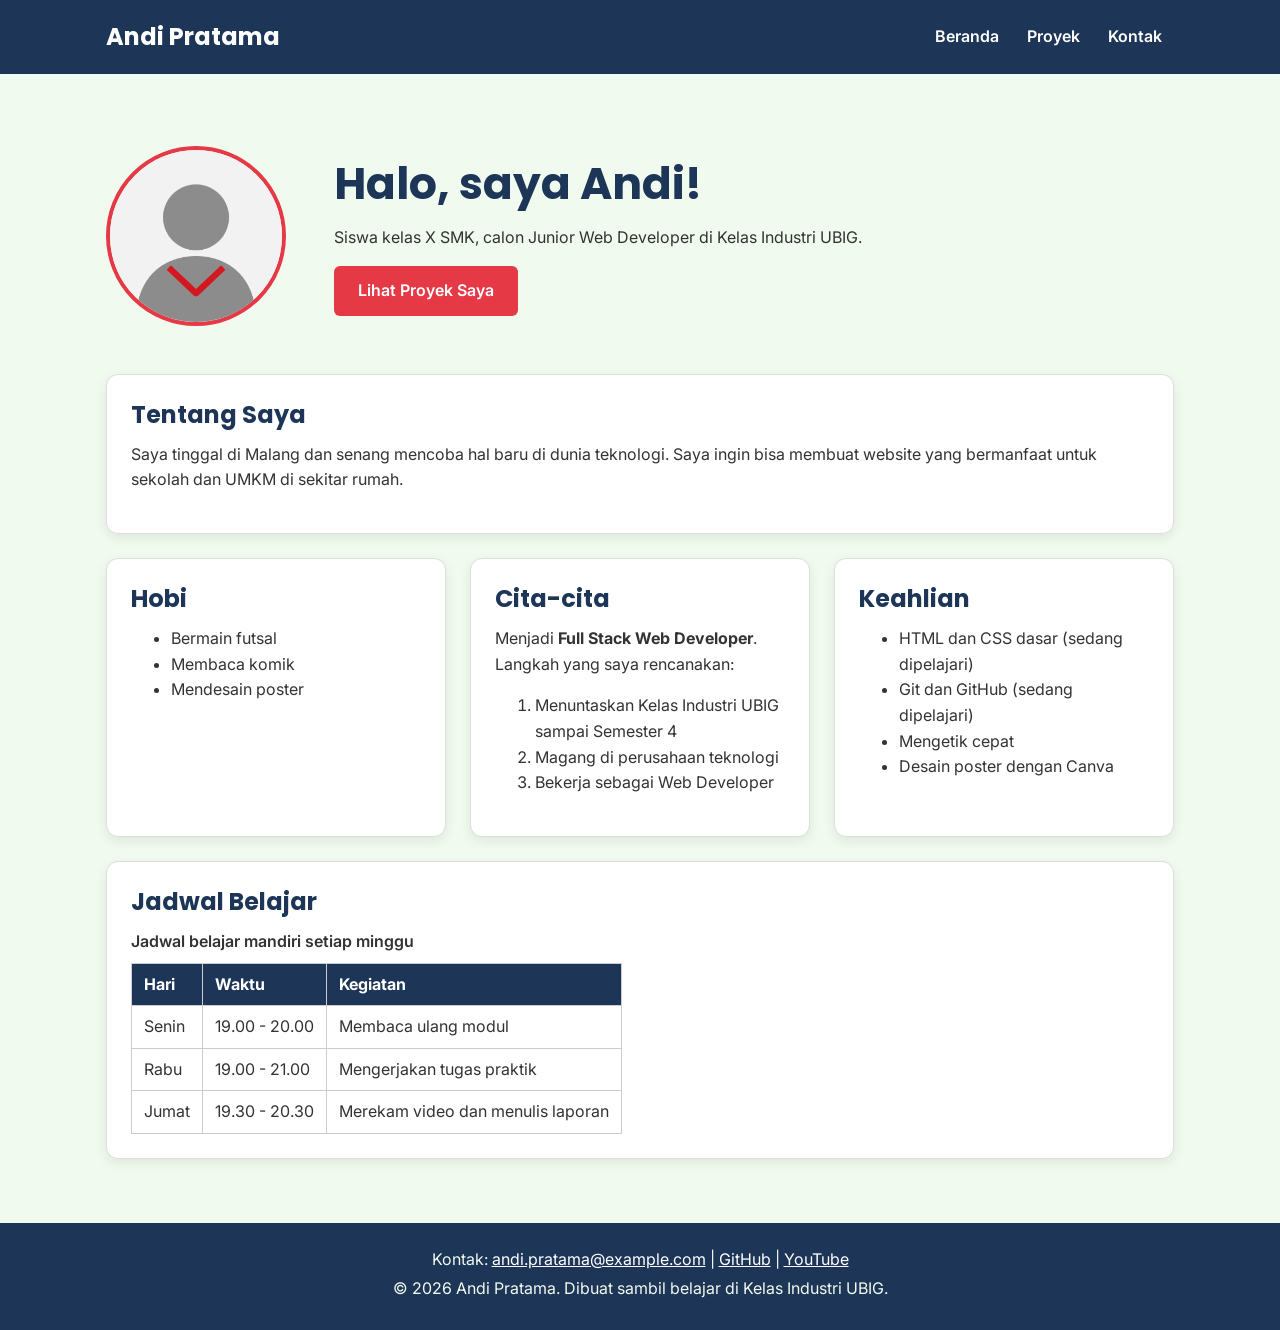
==== index.html @ daac83ee "fix: ubah teks footer di laptop" ====
<!DOCTYPE html>
<html lang="id">
<head>
  <meta charset="UTF-8">
  <meta name="viewport" content="width=device-width, initial-scale=1.0">
  <title>Andi Pratama | Beranda</title>
  <link rel="preconnect" href="https://fonts.googleapis.com">
  <link rel="preconnect" href="https://fonts.gstatic.com" crossorigin>
  <link href="https://fonts.googleapis.com/css2?family=Inter:wght@400;600&family=Poppins:wght@600;700&display=swap" rel="stylesheet">
  <link rel="stylesheet" href="css/style.css">
</head>
<body>
  <header>
    <div class="container navbar">
      <h1>Andi Pratama</h1>
      <nav>
        <ul>
          <li><a href="index.html">Beranda</a></li>
          <li><a href="proyek.html">Proyek</a></li>
          <li><a href="kontak.html">Kontak</a></li>
        </ul>
      </nav>
    </div>
  </header>

  <main>
    <div class="container">
      <section class="hero">
        <img src="img/foto-profil.png" alt="Foto profil Andi Pratama" width="180">
        <div>
          <h2>Halo, saya Andi!</h2>
          <p>Siswa kelas X SMK, calon Junior Web Developer di Kelas Industri UBIG.</p>
          <a href="proyek.html" class="tombol">Lihat Proyek Saya</a>
        </div>
      </section>

      <section class="kartu">
        <h2>Tentang Saya</h2>
        <p>Saya tinggal di Malang dan senang mencoba hal baru di dunia teknologi. Saya ingin bisa membuat website yang bermanfaat untuk sekolah dan UMKM di sekitar rumah.</p>
      </section>

      <div class="daftar-kartu">
        <section class="kartu">
          <h2>Hobi</h2>
          <ul>
            <li>Bermain futsal</li>
            <li>Membaca komik</li>
            <li>Mendesain poster</li>
          </ul>
        </section>

        <section class="kartu">
          <h2>Cita-cita</h2>
          <p>Menjadi <strong>Full Stack Web Developer</strong>. Langkah yang saya rencanakan:</p>
          <ol>
            <li>Menuntaskan Kelas Industri UBIG sampai Semester 4</li>
            <li>Magang di perusahaan teknologi</li>
            <li>Bekerja sebagai Web Developer</li>
          </ol>
        </section>

        <section class="kartu">
          <h2>Keahlian</h2>
          <ul>
            <li>HTML dan CSS dasar (sedang dipelajari)</li>
            <li>Git dan GitHub (sedang dipelajari)</li>
            <li>Mengetik cepat</li>
            <li>Desain poster dengan Canva</li>
          </ul>
        </section>
      </div>

      <section class="kartu">
        <h2>Jadwal Belajar</h2>
        <table>
          <caption>Jadwal belajar mandiri setiap minggu</caption>
          <thead>
            <tr>
              <th>Hari</th>
              <th>Waktu</th>
              <th>Kegiatan</th>
            </tr>
          </thead>
          <tbody>
            <tr>
              <td>Senin</td>
              <td>19.00 - 20.00</td>
              <td>Membaca ulang modul</td>
            </tr>
            <tr>
              <td>Rabu</td>
              <td>19.00 - 21.00</td>
              <td>Mengerjakan tugas praktik</td>
            </tr>
            <tr>
              <td>Jumat</td>
              <td>19.30 - 20.30</td>
              <td>Merekam video dan menulis laporan</td>
            </tr>
          </tbody>
        </table>
      </section>
    </div>
  </main>

  <footer>
    <p>Kontak: <a href="mailto:andi.pratama@example.com">andi.pratama@example.com</a> |
      <a href="https://github.com/" target="_blank">GitHub</a> |
      <a href="https://www.youtube.com/" target="_blank">YouTube</a></p>
    <p>&copy; 2026 Andi Pratama. Dibuat sambil belajar di Kelas Industri UBIG.</p>
  </footer>
</body>
</html>
---- css/style.css ----
/* Gaya portofolio Andi Pratama
   Palet: #1D3557 (utama), #E63946 (aksen), #F1FAEE (latar)
   Huruf: Poppins (judul), Inter (isi)
   Tata letak: mobile first, titik ubah 768px (tablet) dan 1024px (laptop) */

/* 1. Reset */
* {
  box-sizing: border-box;
  margin: 0;
}

img {
  max-width: 100%;
  height: auto;
}

/* 2. Dasar halaman: warna dan huruf */
body {
  font-family: "Inter", Arial, sans-serif;
  font-size: 1rem;
  line-height: 1.6;
  color: #333333;
  background-color: #F1FAEE;
}

h1, h2, h3 {
  font-family: "Poppins", Arial, sans-serif;
  color: #1D3557;
  line-height: 1.3;
}

h2 {
  margin-bottom: 0.75rem;
}

p, ul, ol {
  margin-bottom: 1rem;
}

a {
  color: #E63946;
}

/* 3. Wadah, header, dan menu */
.container {
  max-width: 1100px;
  margin: 0 auto;
  padding: 0 1rem;
}

header {
  background-color: #1D3557;
  color: #FFFFFF;
  padding: 1rem 0;
}

header h1 {
  color: #FFFFFF;
  font-size: 1.5rem;
}

.navbar {
  display: flex;
  flex-wrap: wrap;
  justify-content: space-between;
  align-items: center;
  gap: 0.5rem;
}

nav ul {
  display: flex;
  gap: 0.25rem;
  padding: 0;
  margin: 0;
  list-style: none;
}

nav a {
  display: inline-block;
  padding: 0.5rem 0.75rem;
  border-radius: 6px;
  color: #FFFFFF;
  font-weight: 600;
  text-decoration: none;
}

/* 4. Isi utama, hero, dan kartu */
main {
  padding: 1.5rem 0;
}

.hero {
  display: flex;
  flex-direction: column;
  align-items: center;
  gap: 1.5rem;
  padding: 1rem 0 2rem;
  text-align: center;
}

.hero img {
  border: 4px solid #E63946;
  border-radius: 50%;
}

.hero h2 {
  font-size: 2rem;
}

.tombol {
  display: inline-block;
  padding: 0.75rem 1.5rem;
  border-radius: 6px;
  background-color: #E63946;
  color: #FFFFFF;
  font-weight: 600;
  text-decoration: none;
}

.kartu {
  background-color: #FFFFFF;
  padding: 1rem;
  margin-bottom: 1.5rem;
  border: 1px solid #DDDDDD;
  border-radius: 12px;
  box-shadow: 0 4px 12px rgba(0, 0, 0, 0.08);
}

.daftar-kartu {
  display: flex;
  flex-wrap: wrap;
  gap: 1.5rem;
  margin-bottom: 1.5rem;
}

.daftar-kartu .kartu {
  flex: 1 1 280px;
  margin-bottom: 0;
}

article img {
  border-radius: 8px;
  border: 1px solid #DDDDDD;
}

/* 5. Tabel */
table {
  border-collapse: collapse;
}

caption {
  font-weight: 600;
  text-align: left;
  margin-bottom: 0.5rem;
}

th, td {
  border: 1px solid #CCCCCC;
  padding: 0.5rem 0.75rem;
  text-align: left;
}

th {
  background-color: #1D3557;
  color: #FFFFFF;
}

/* 6. Form */
label {
  font-weight: 600;
}

input, select, textarea {
  width: 100%;
  max-width: 22rem;
  padding: 0.6rem;
  margin-top: 0.25rem;
  border: 1px solid #CCCCCC;
  border-radius: 6px;
  font-family: inherit;
  font-size: 1rem;
}

button {
  padding: 0.75rem 1.5rem;
  border: none;
  border-radius: 6px;
  background-color: #E63946;
  color: #FFFFFF;
  font-family: inherit;
  font-size: 1rem;
  font-weight: 600;
  cursor: pointer;
}

/* 7. Footer */
footer {
  background-color: #1D3557;
  color: #F1FAEE;
  text-align: center;
  padding: 1.5rem;
}

footer p {
  margin-bottom: 0.25rem;
}

footer a {
  color: #FFFFFF;
}

/* 8. Tablet: lebar layar 768px ke atas */
@media (min-width: 768px) {
  .hero {
    flex-direction: row;
    padding: 2rem 0 3rem;
    text-align: left;
  }

  .kartu {
    padding: 1.5rem;
  }
}

/* 9. Laptop: lebar layar 1024px ke atas */
@media (min-width: 1024px) {
  main {
    padding: 2.5rem 0;
  }

  .hero {
    gap: 3rem;
  }

  .hero h2 {
    font-size: 2.75rem;
  }
}
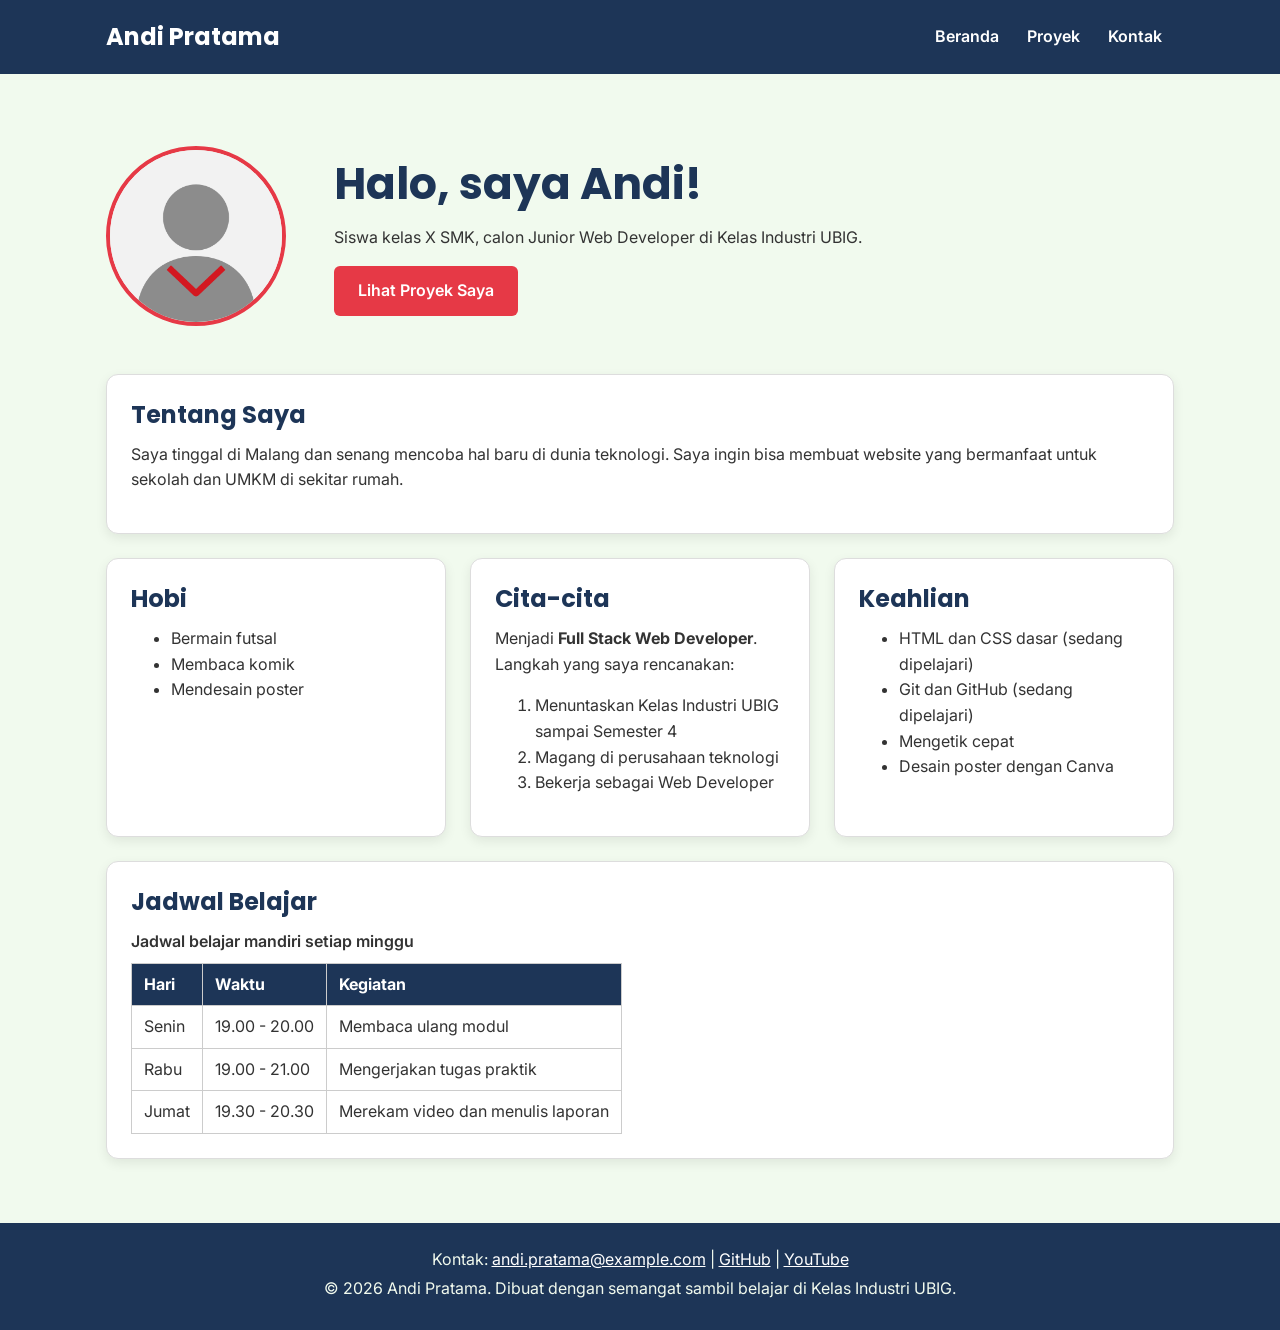
==== commit e10a0b52: "fix: selesaikan konflik teks footer" ====
--- a/index.html
+++ b/index.html
@@ -107,7 +107,7 @@
     <p>Kontak: <a href="mailto:andi.pratama@example.com">andi.pratama@example.com</a> |
       <a href="https://github.com/" target="_blank">GitHub</a> |
       <a href="https://www.youtube.com/" target="_blank">YouTube</a></p>
-    <p>&copy; 2026 Andi Pratama. Dibuat sambil belajar di Kelas Industri UBIG.</p>
+    <p>&copy; 2026 Andi Pratama. Dibuat dengan semangat sambil belajar di Kelas Industri UBIG.</p>
   </footer>
 </body>
 </html>
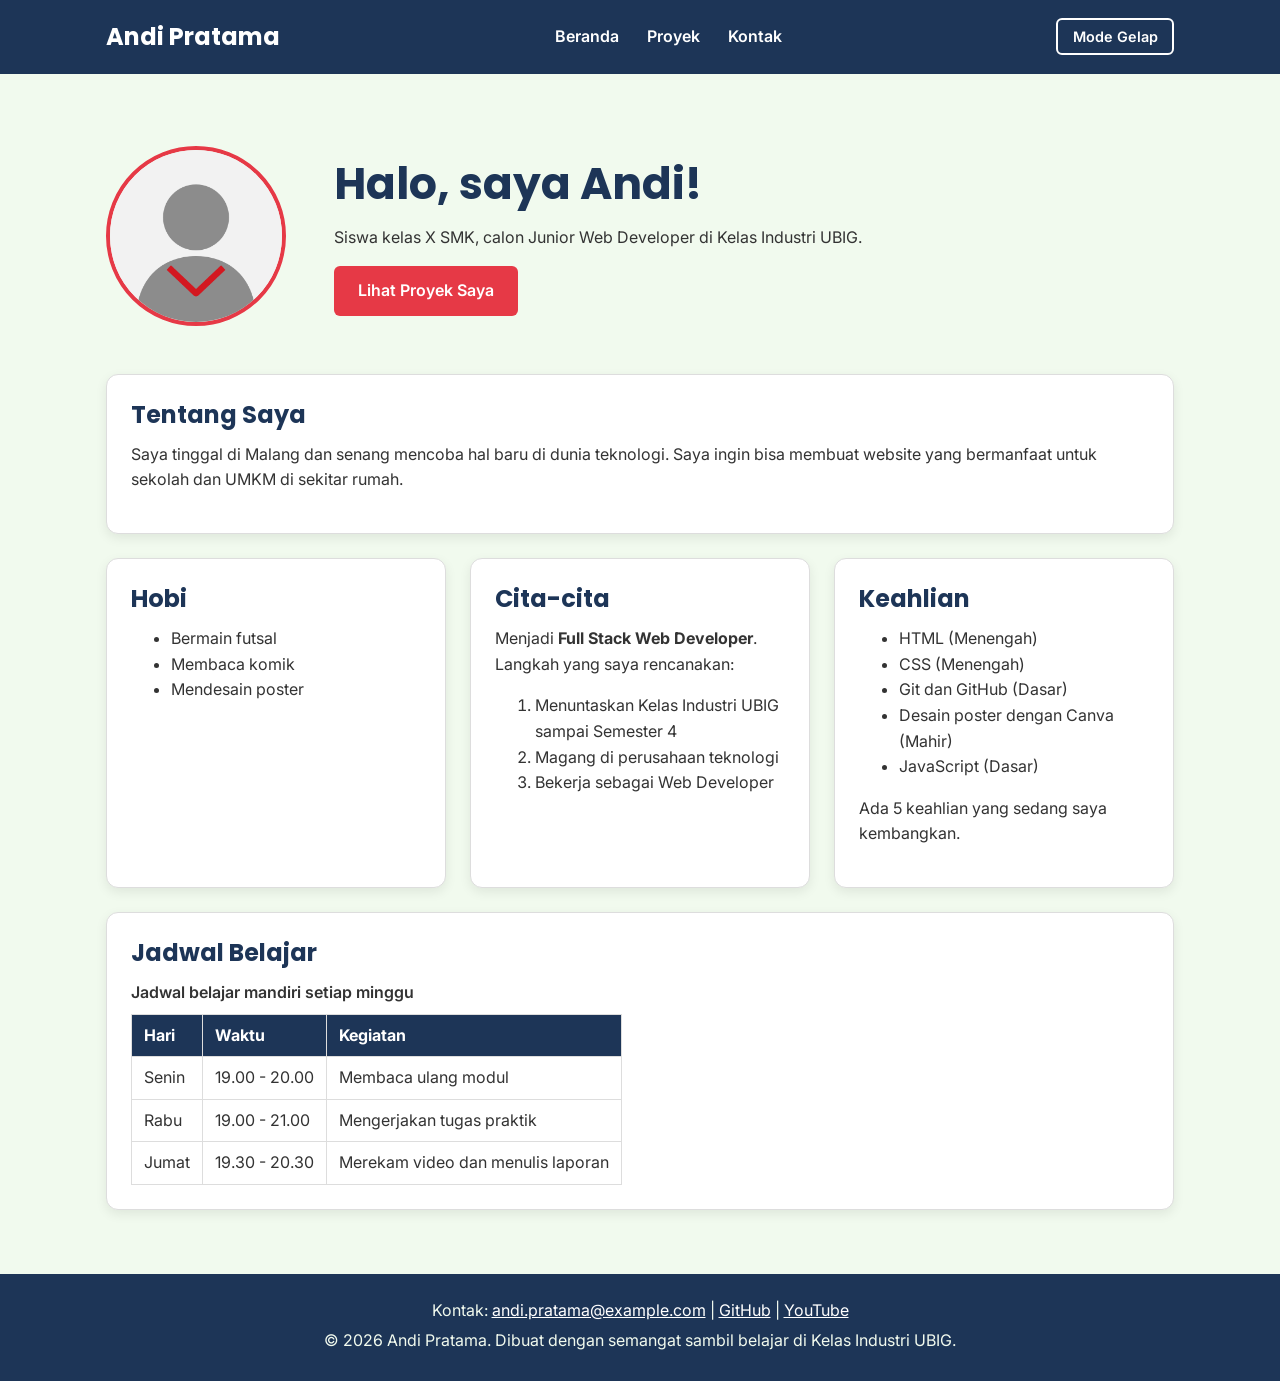
==== commit 317ef469: "feat: tambah keahlian dinamis, mode gelap, dan filter proyek" ====
--- a/index.html
+++ b/index.html
@@ -4,10 +4,12 @@
   <meta charset="UTF-8">
   <meta name="viewport" content="width=device-width, initial-scale=1.0">
   <title>Andi Pratama | Beranda</title>
+  <link rel="icon" href="img/foto-profil.png">
   <link rel="preconnect" href="https://fonts.googleapis.com">
   <link rel="preconnect" href="https://fonts.gstatic.com" crossorigin>
   <link href="https://fonts.googleapis.com/css2?family=Inter:wght@400;600&family=Poppins:wght@600;700&display=swap" rel="stylesheet">
   <link rel="stylesheet" href="css/style.css">
+  <script src="js/main.js" defer></script>
 </head>
 <body>
   <header>
@@ -20,6 +22,7 @@
           <li><a href="kontak.html">Kontak</a></li>
         </ul>
       </nav>
+      <button type="button" id="tombol-tema" class="tombol-tema">Mode Gelap</button>
     </div>
   </header>
 
@@ -61,12 +64,8 @@
 
         <section class="kartu">
           <h2>Keahlian</h2>
-          <ul>
-            <li>HTML dan CSS dasar (sedang dipelajari)</li>
-            <li>Git dan GitHub (sedang dipelajari)</li>
-            <li>Mengetik cepat</li>
-            <li>Desain poster dengan Canva</li>
-          </ul>
+          <ul id="daftar-skill"></ul>
+          <p id="jumlah-skill"></p>
         </section>
       </div>
 
@@ -105,7 +104,7 @@
 
   <footer>
     <p>Kontak: <a href="mailto:andi.pratama@example.com">andi.pratama@example.com</a> |
-      <a href="https://github.com/" target="_blank">GitHub</a> |
+      <a href="https://github.com/BagusHidayat21" target="_blank">GitHub</a> |
       <a href="https://www.youtube.com/" target="_blank">YouTube</a></p>
     <p>&copy; 2026 Andi Pratama. Dibuat dengan semangat sambil belajar di Kelas Industri UBIG.</p>
   </footer>
--- a/css/style.css
+++ b/css/style.css
@@ -1,7 +1,8 @@
 /* Gaya portofolio Andi Pratama
    Palet: #1D3557 (utama), #E63946 (aksen), #F1FAEE (latar)
    Huruf: Poppins (judul), Inter (isi)
-   Tata letak: mobile first, titik ubah 768px (tablet) dan 1024px (laptop) */
+   Tata letak: mobile first, titik ubah 768px (tablet) dan 1024px (laptop)
+   Tema: warna disimpan di variabel CSS, tema gelap memakai class .gelap pada body */
 
 /* 1. Reset */
 * {
@@ -15,17 +16,28 @@
 }
 
 /* 2. Dasar halaman: warna dan huruf */
+:root {
+  --warna-utama: #1D3557;
+  --warna-judul: #1D3557;
+  --warna-aksen: #E63946;
+  --warna-tautan: #E63946;
+  --warna-latar: #F1FAEE;
+  --warna-teks: #333333;
+  --warna-kartu: #FFFFFF;
+  --warna-garis: #DDDDDD;
+}
+
 body {
   font-family: "Inter", Arial, sans-serif;
   font-size: 1rem;
   line-height: 1.6;
-  color: #333333;
-  background-color: #F1FAEE;
+  color: var(--warna-teks);
+  background-color: var(--warna-latar);
 }
 
 h1, h2, h3 {
   font-family: "Poppins", Arial, sans-serif;
-  color: #1D3557;
+  color: var(--warna-judul);
   line-height: 1.3;
 }
 
@@ -38,7 +50,7 @@
 }
 
 a {
-  color: #E63946;
+  color: var(--warna-tautan);
 }
 
 /* 3. Wadah, header, dan menu */
@@ -49,7 +61,7 @@
 }
 
 header {
-  background-color: #1D3557;
+  background-color: var(--warna-utama);
   color: #FFFFFF;
   padding: 1rem 0;
 }
@@ -99,7 +111,7 @@
 }
 
 .hero img {
-  border: 4px solid #E63946;
+  border: 4px solid var(--warna-aksen);
   border-radius: 50%;
 }
 
@@ -111,17 +123,17 @@
   display: inline-block;
   padding: 0.75rem 1.5rem;
   border-radius: 6px;
-  background-color: #E63946;
+  background-color: var(--warna-aksen);
   color: #FFFFFF;
   font-weight: 600;
   text-decoration: none;
 }
 
 .kartu {
-  background-color: #FFFFFF;
+  background-color: var(--warna-kartu);
   padding: 1rem;
   margin-bottom: 1.5rem;
-  border: 1px solid #DDDDDD;
+  border: 1px solid var(--warna-garis);
   border-radius: 12px;
   box-shadow: 0 4px 12px rgba(0, 0, 0, 0.08);
 }
@@ -140,7 +152,7 @@
 
 article img {
   border-radius: 8px;
-  border: 1px solid #DDDDDD;
+  border: 1px solid var(--warna-garis);
 }
 
 /* 5. Tabel */
@@ -155,13 +167,13 @@
 }
 
 th, td {
-  border: 1px solid #CCCCCC;
+  border: 1px solid var(--warna-garis);
   padding: 0.5rem 0.75rem;
   text-align: left;
 }
 
 th {
-  background-color: #1D3557;
+  background-color: var(--warna-utama);
   color: #FFFFFF;
 }
 
@@ -175,8 +187,10 @@
   max-width: 22rem;
   padding: 0.6rem;
   margin-top: 0.25rem;
-  border: 1px solid #CCCCCC;
+  border: 1px solid var(--warna-garis);
   border-radius: 6px;
+  background-color: var(--warna-kartu);
+  color: var(--warna-teks);
   font-family: inherit;
   font-size: 1rem;
 }
@@ -185,7 +199,7 @@
   padding: 0.75rem 1.5rem;
   border: none;
   border-radius: 6px;
-  background-color: #E63946;
+  background-color: var(--warna-aksen);
   color: #FFFFFF;
   font-family: inherit;
   font-size: 1rem;
@@ -193,9 +207,13 @@
   cursor: pointer;
 }
 
+.keterangan {
+  font-size: 0.875rem;
+}
+
 /* 7. Footer */
 footer {
-  background-color: #1D3557;
+  background-color: var(--warna-utama);
   color: #F1FAEE;
   text-align: center;
   padding: 1.5rem;
@@ -236,3 +254,47 @@
     font-size: 2.75rem;
   }
 }
+
+/* 10. Tombol tema, filter, dan label kategori */
+.tombol-tema {
+  padding: 0.5rem 0.9rem;
+  border: 2px solid #FFFFFF;
+  background-color: transparent;
+  font-size: 0.9rem;
+}
+
+.filter {
+  display: flex;
+  flex-wrap: wrap;
+  gap: 0.5rem;
+  margin-bottom: 1rem;
+}
+
+.tombol-filter {
+  padding: 0.5rem 1rem;
+  border: 2px solid var(--warna-garis);
+  background-color: var(--warna-kartu);
+  color: var(--warna-judul);
+}
+
+.label {
+  display: inline-block;
+  padding: 0.1rem 0.6rem;
+  margin-bottom: 0.5rem;
+  border-radius: 999px;
+  background-color: var(--warna-latar);
+  color: var(--warna-judul);
+  font-size: 0.85rem;
+  font-weight: 600;
+}
+
+/* 11. Tema gelap: isi variabel diganti saat body memiliki class gelap */
+body.gelap {
+  --warna-utama: #0B1526;
+  --warna-judul: #A8DADC;
+  --warna-tautan: #FF8A8A;
+  --warna-latar: #121A24;
+  --warna-teks: #E3E8EE;
+  --warna-kartu: #1C2836;
+  --warna-garis: #34465A;
+}
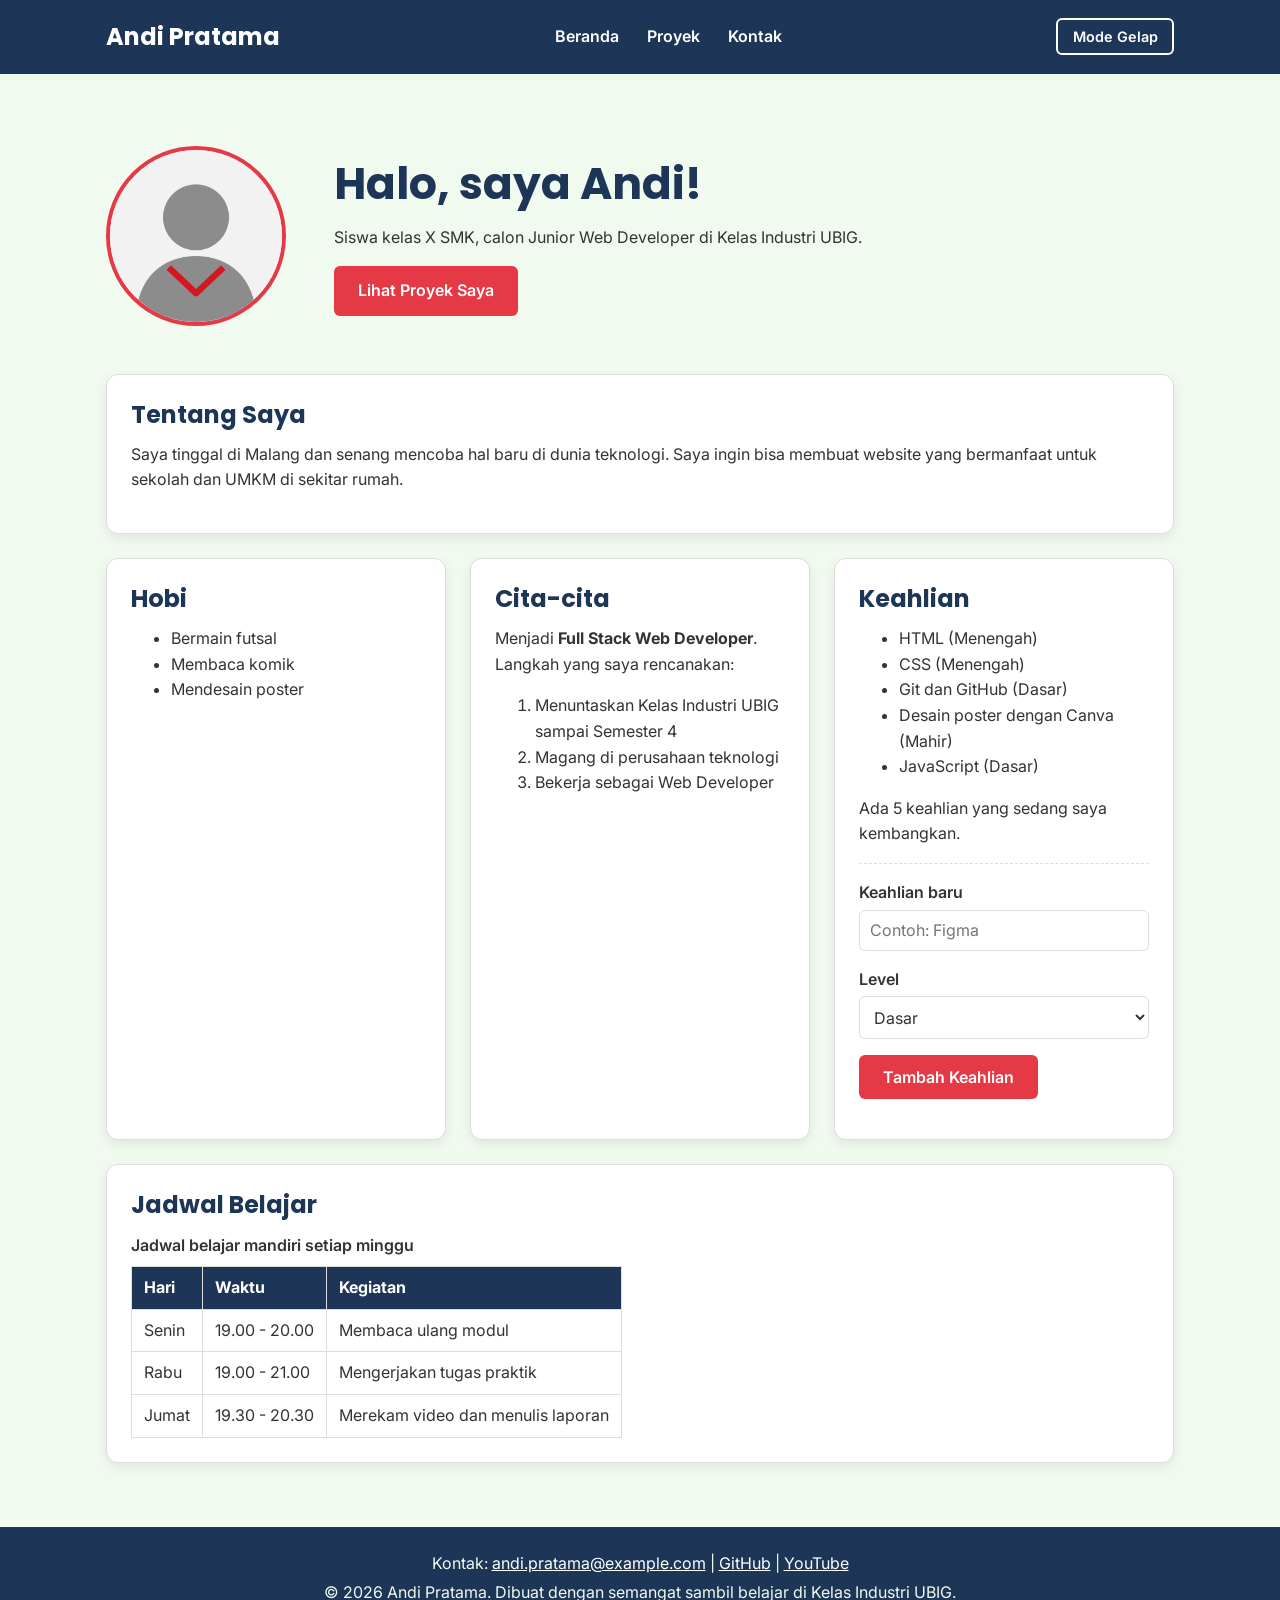
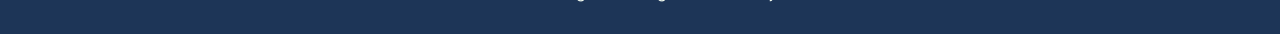
==== commit 71bc3428: "feat: uji praktik paket A tambah keahlian" ====
--- a/index.html
+++ b/index.html
@@ -66,6 +66,22 @@
           <h2>Keahlian</h2>
           <ul id="daftar-skill"></ul>
           <p id="jumlah-skill"></p>
+          <div class="tambah-skill">
+            <p>
+              <label for="skill-baru">Keahlian baru</label><br>
+              <input type="text" id="skill-baru" placeholder="Contoh: Figma">
+            </p>
+            <p>
+              <label for="level-baru">Level</label><br>
+              <select id="level-baru">
+                <option value="Dasar">Dasar</option>
+                <option value="Menengah">Menengah</option>
+                <option value="Mahir">Mahir</option>
+              </select>
+            </p>
+            <button type="button" id="tombol-skill">Tambah Keahlian</button>
+            <p id="pesan-skill" class="keterangan"></p>
+          </div>
         </section>
       </div>
 
--- a/css/style.css
+++ b/css/style.css
@@ -288,6 +288,12 @@
   font-weight: 600;
 }
 
+.tombol-filter.aktif {
+  border-color: var(--warna-aksen);
+  background-color: var(--warna-aksen);
+  color: #FFFFFF;
+}
+
 /* 11. Tema gelap: isi variabel diganti saat body memiliki class gelap */
 body.gelap {
   --warna-utama: #0B1526;
@@ -298,3 +304,10 @@
   --warna-kartu: #1C2836;
   --warna-garis: #34465A;
 }
+
+/* 12. Uji praktik paket A: form tambah keahlian */
+.tambah-skill {
+  margin-top: 1rem;
+  padding-top: 1rem;
+  border-top: 1px dashed var(--warna-garis);
+}
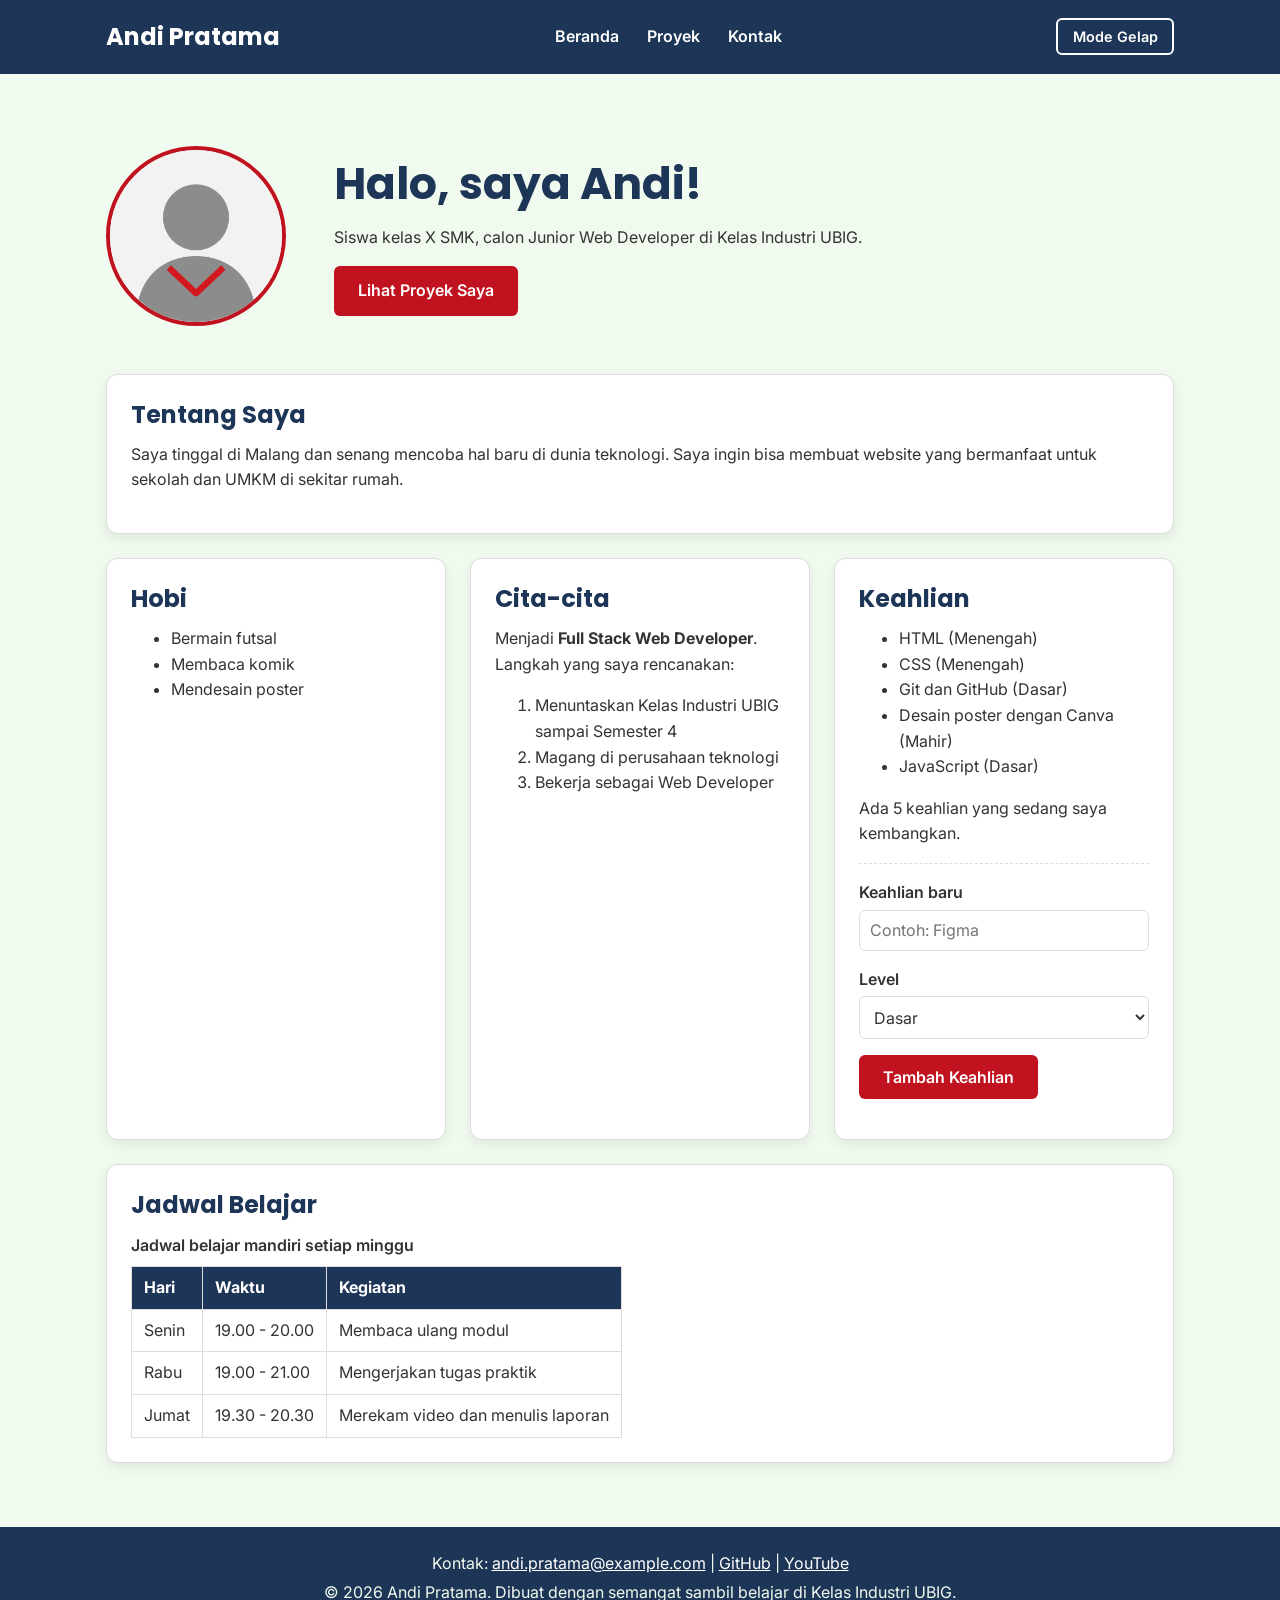
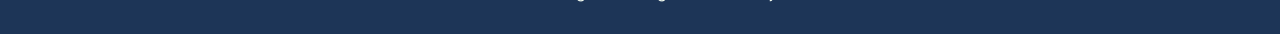
==== commit 24f9d383: "fix: perbaiki kontras, meta description, dan ukuran gambar" ====
--- a/index.html
+++ b/index.html
@@ -3,6 +3,7 @@
 <head>
   <meta charset="UTF-8">
   <meta name="viewport" content="width=device-width, initial-scale=1.0">
+  <meta name="description" content="Portofolio Andi Pratama, siswa SMK calon Junior Web Developer di Kelas Industri UBIG.">
   <title>Andi Pratama | Beranda</title>
   <link rel="icon" href="img/foto-profil.png">
   <link rel="preconnect" href="https://fonts.googleapis.com">
@@ -29,7 +30,7 @@
   <main>
     <div class="container">
       <section class="hero">
-        <img src="img/foto-profil.png" alt="Foto profil Andi Pratama" width="180">
+        <img src="img/foto-profil.png" alt="Foto profil Andi Pratama" width="180" height="180">
         <div>
           <h2>Halo, saya Andi!</h2>
           <p>Siswa kelas X SMK, calon Junior Web Developer di Kelas Industri UBIG.</p>
--- a/css/style.css
+++ b/css/style.css
@@ -1,5 +1,5 @@
 /* Gaya portofolio Andi Pratama
-   Palet: #1D3557 (utama), #E63946 (aksen), #F1FAEE (latar)
+   Palet: #1D3557 (utama), #C1121F (aksen), #F1FAEE (latar)
    Huruf: Poppins (judul), Inter (isi)
    Tata letak: mobile first, titik ubah 768px (tablet) dan 1024px (laptop)
    Tema: warna disimpan di variabel CSS, tema gelap memakai class .gelap pada body */
@@ -19,8 +19,8 @@
 :root {
   --warna-utama: #1D3557;
   --warna-judul: #1D3557;
-  --warna-aksen: #E63946;
-  --warna-tautan: #E63946;
+  --warna-aksen: #C1121F;
+  --warna-tautan: #C1121F;
   --warna-latar: #F1FAEE;
   --warna-teks: #333333;
   --warna-kartu: #FFFFFF;
